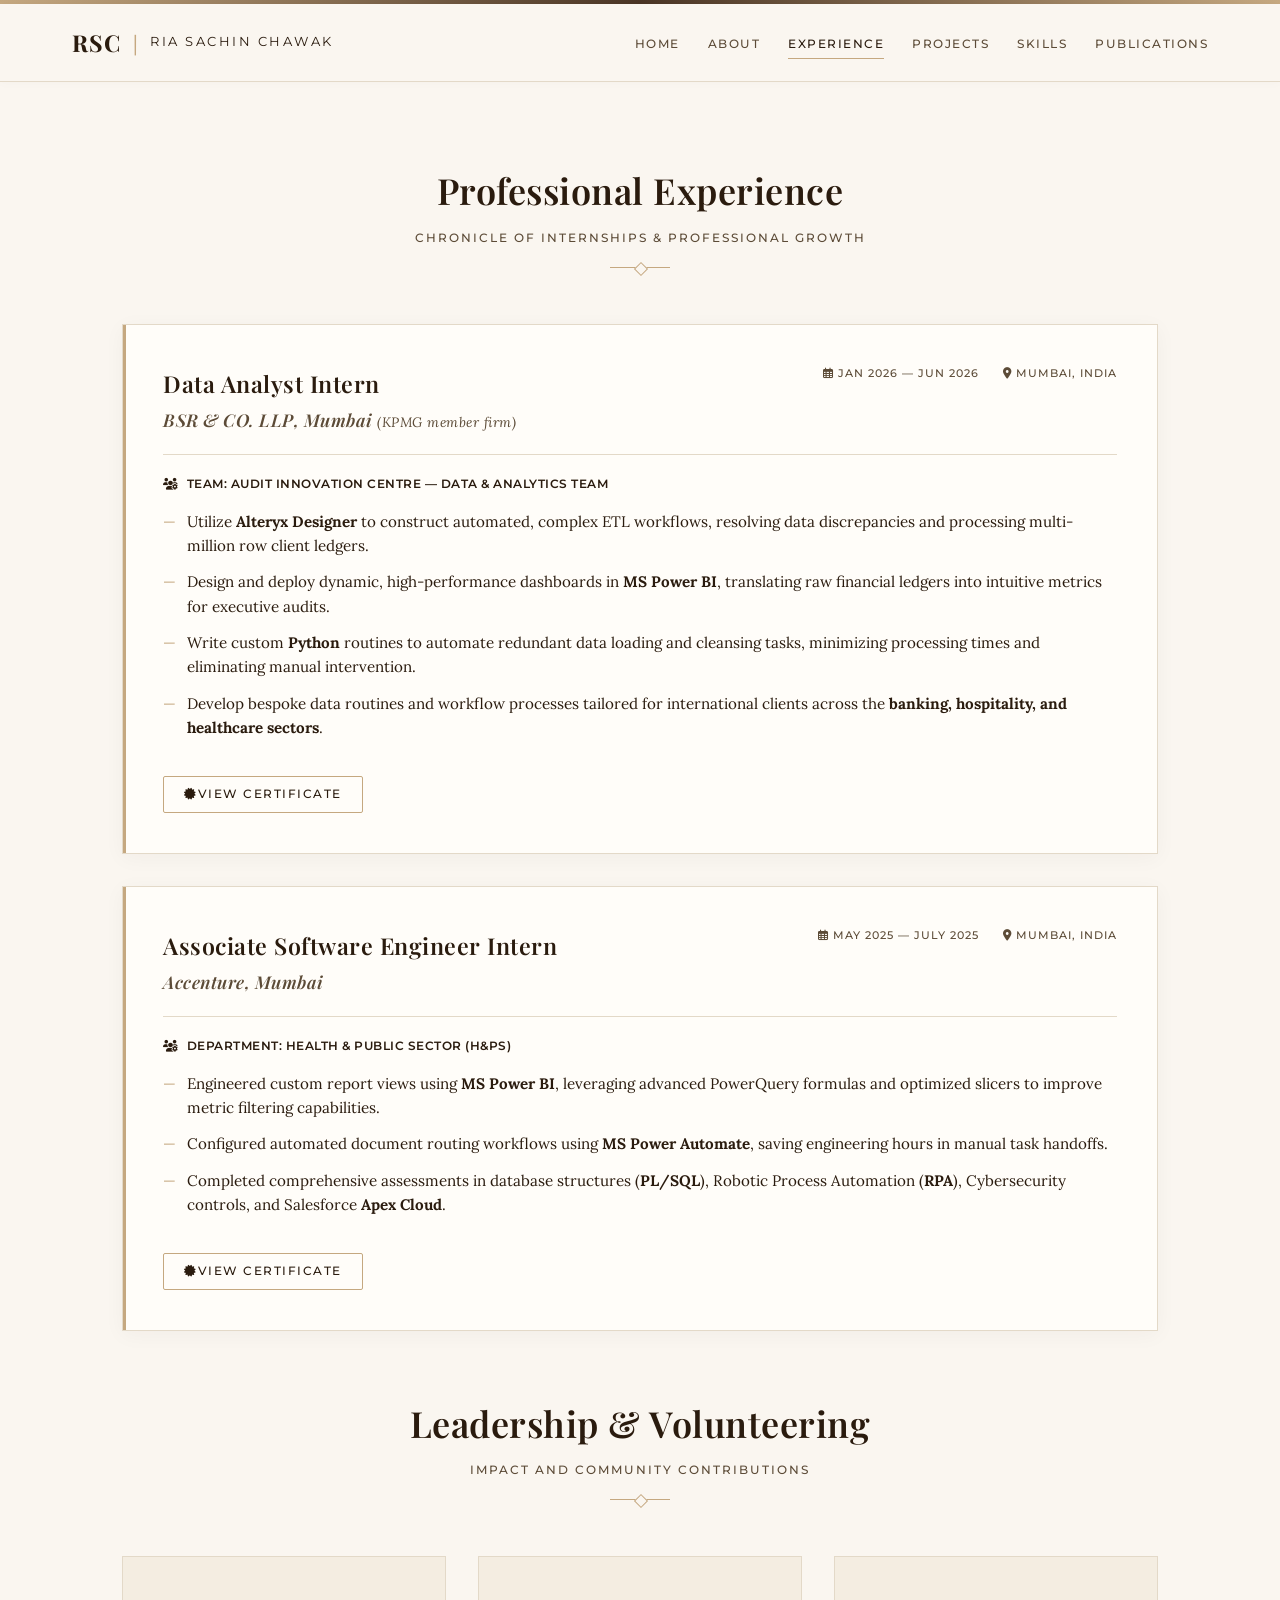
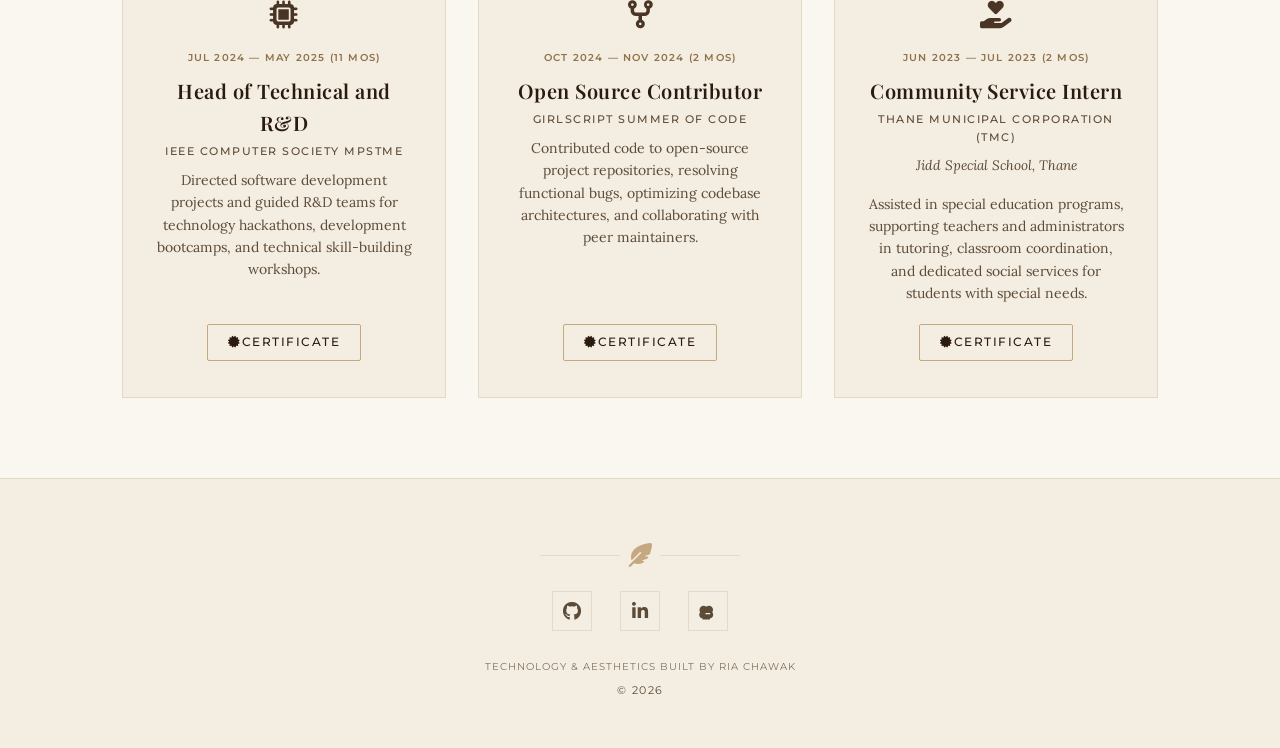
==== experience.html @ e3190f8c "Add files via upload" ====
<!DOCTYPE html>
<html lang="en">
<head>
    <meta charset="UTF-8">
    <meta name="viewport" content="width=device-width, initial-scale=1.0">
    <meta name="description" content="Ria Sachin Chawak's Professional Portfolio. Data Analyst Intern & Final Year Computer Science & Business Systems Student.">
    <meta name="author" content="Ria Sachin Chawak">
    <title>Ria Sachin Chawak | Portfolio</title>
    
    <!-- Google Fonts: Playfair Display (Serif Headings), Lora (Serif Body), Montserrat (Sans-Serif UI) -->
    <link rel="preconnect" href="https://fonts.googleapis.com">
    <link rel="preconnect" href="https://fonts.gstatic.com" crossorigin>
    <link href="https://fonts.googleapis.com/css2?family=Lora:ital,wght@0,400..700;1,400..700&family=Montserrat:wght@300;400;500;600&family=Playfair+Display:ital,wght@0,400..900;1,400..900&display=swap" rel="stylesheet">
    
    <!-- Font Awesome Icons -->
    <link rel="stylesheet" href="https://cdnjs.cloudflare.com/ajax/libs/font-awesome/6.4.0/css/all.min.css">
    
    <!-- Custom CSS -->
    <link rel="stylesheet" href="static/css/style.css">
</head>
<body>
    <!-- Top Decorative Border -->
    <div class="top-decorative-line"></div>

    <!-- Navigation Header -->
    <header class="header">
        <div class="header-container">
            <a href="index.html" class="logo-container">
                <span class="logo-monogram">RSC</span>
                <span class="logo-divider">|</span>
                <span class="logo-title">Ria Sachin Chawak</span>
            </a>
            
            <!-- Mobile Menu Toggle Button -->
            <button class="nav-toggle" aria-label="toggle navigation" id="navToggle">
                <span class="hamburger"></span>
            </button>

            <!-- Navigation Links -->
            <nav class="nav" id="navMenu">
                <ul class="nav-list">
                    <li class="nav-item">
                        <a href="index.html" class="nav-link ">Home</a>
                    </li>
                    <li class="nav-item">
                        <a href="about.html" class="nav-link ">About</a>
                    </li>
                    <li class="nav-item">
                        <a href="experience.html" class="nav-link active">Experience</a>
                    </li>
                    <li class="nav-item">
                        <a href="projects.html" class="nav-link ">Projects</a>
                    </li>
                    <li class="nav-item">
                        <a href="skills.html" class="nav-link ">Skills</a>
                    </li>
                    <li class="nav-item">
                        <a href="publications.html" class="nav-link ">Publications</a>
                    </li>
                </ul>
            </nav>
        </div>
    </header>

    <!-- Main Content Wrapper -->
    <main class="main-content">
        
<section class="experience-page-section">
    <div class="container">
        <!-- Section Header -->
        <div class="section-header">
            <h2 class="section-title">Professional Experience</h2>
            <div class="section-subtitle">Chronicle of Internships &amp; Professional Growth</div>
            <div class="title-underline"></div>
        </div>

        <!-- Professional Work Timeline -->
        <div class="experience-timeline">
            <!-- Experience Item 1: BSR & CO. LLP -->
            <div class="exp-card">
                <div class="exp-header">
                    <div class="exp-header-main">
                        <h3 class="exp-title">Data Analyst Intern</h3>
                        <h4 class="exp-company">BSR &amp; CO. LLP, Mumbai <span class="exp-company-sub">(KPMG member firm)</span></h4>
                    </div>
                    <div class="exp-meta">
                        <span class="exp-date"><i class="fa-regular fa-calendar-days"></i> Jan 2026 — Jun 2026</span>
                        <span class="exp-location"><i class="fa-solid fa-location-dot"></i> Mumbai, India</span>
                    </div>
                </div>
                <div class="exp-body">
                    <div class="exp-team"><i class="fa-solid fa-users-gear"></i> Team: Audit Innovation Centre — Data &amp; Analytics Team</div>
                    <ul class="exp-desc-list">
                        <li>Utilize <strong>Alteryx Designer</strong> to construct automated, complex ETL workflows, resolving data discrepancies and processing multi-million row client ledgers.</li>
                        <li>Design and deploy dynamic, high-performance dashboards in <strong>MS Power BI</strong>, translating raw financial ledgers into intuitive metrics for executive audits.</li>
                        <li>Write custom <strong>Python</strong> routines to automate redundant data loading and cleansing tasks, minimizing processing times and eliminating manual intervention.</li>
                        <li>Develop bespoke data routines and workflow processes tailored for international clients across the <strong>banking, hospitality, and healthcare sectors</strong>.</li>
                    </ul>
                    <div class="exp-footer">
                        <a href="#" class="btn btn-secondary btn-sm" onclick="alert('BSR Certificate link placeholder. You can edit templates/experience.html to add your BSR Drive link later.'); return false;">
                            <i class="fa-solid fa-certificate"></i> View Certificate
                        </a>
                    </div>
                </div>
            </div>

            <!-- Experience Item 2: Accenture -->
            <div class="exp-card">
                <div class="exp-header">
                    <div class="exp-header-main">
                        <h3 class="exp-title">Associate Software Engineer Intern</h3>
                        <h4 class="exp-company">Accenture, Mumbai</h4>
                    </div>
                    <div class="exp-meta">
                        <span class="exp-date"><i class="fa-regular fa-calendar-days"></i> May 2025 — July 2025</span>
                        <span class="exp-location"><i class="fa-solid fa-location-dot"></i> Mumbai, India</span>
                    </div>
                </div>
                <div class="exp-body">
                    <div class="exp-team"><i class="fa-solid fa-users-gear"></i> Department: Health &amp; Public Sector (H&amp;PS)</div>
                    <ul class="exp-desc-list">
                        <li>Engineered custom report views using <strong>MS Power BI</strong>, leveraging advanced PowerQuery formulas and optimized slicers to improve metric filtering capabilities.</li>
                        <li>Configured automated document routing workflows using <strong>MS Power Automate</strong>, saving engineering hours in manual task handoffs.</li>
                        <li>Completed comprehensive assessments in database structures (<strong>PL/SQL</strong>), Robotic Process Automation (<strong>RPA</strong>), Cybersecurity controls, and Salesforce <strong>Apex Cloud</strong>.</li>
                    </ul>
                    <div class="exp-footer">
                        <a href="https://drive.google.com/file/d/1RETYgmW1j_oSlAOU38siKq9fc_KJO-1H/view?usp=drive_link" class="btn btn-secondary btn-sm" target="_blank" rel="noopener noreferrer">
                            <i class="fa-solid fa-certificate"></i> View Certificate
                        </a>
                    </div>
                </div>
            </div>
        </div>

        <!-- Section Header: Leadership & Volunteering -->
        <div class="section-header mt-5">
            <h2 class="section-title">Leadership &amp; Volunteering</h2>
            <div class="section-subtitle">Impact and Community Contributions</div>
            <div class="title-underline"></div>
        </div>

        <div class="leadership-grid">
            <!-- Card 1: IEEE Computer Society (Tech Head) -->
            <div class="leadership-card">
                <div class="lead-crest">
                    <i class="fa-solid fa-microchip"></i>
                </div>
                <div class="lead-date">Jul 2024 — May 2025 (11 mos)</div>
                <h3 class="lead-title">Head of Technical and R&amp;D</h3>
                <h4 class="lead-org">IEEE Computer Society MPSTME</h4>
                <p class="lead-desc">
                    Directed software development projects and guided R&amp;D teams for technology hackathons, development bootcamps, and technical skill-building workshops.
                </p>
                <div class="lead-actions">
                    <a href="https://drive.google.com/file/d/1ws2_T4LShjq73cflkNVURneQFM1wfj4P/view?usp=drive_link" class="btn btn-secondary btn-sm" target="_blank" rel="noopener noreferrer">
                        <i class="fa-solid fa-certificate"></i> Certificate
                    </a>
                </div>
            </div>

            <!-- Card 2: GirlScript Summer of Code (Open Source Contributor) -->
            <div class="leadership-card">
                <div class="lead-crest">
                    <i class="fa-solid fa-code-fork"></i>
                </div>
                <div class="lead-date">Oct 2024 — Nov 2024 (2 mos)</div>
                <h3 class="lead-title">Open Source Contributor</h3>
                <h4 class="lead-org">GirlScript Summer of Code</h4>
                <p class="lead-desc">
                    Contributed code to open-source project repositories, resolving functional bugs, optimizing codebase architectures, and collaborating with peer maintainers.
                </p>
                <div class="lead-actions">
                    <a href="https://drive.google.com/file/d/19RUnPWY3N_1Y7kdX0mbU_Aq4wlG-Gvbn/view?usp=drive_link" class="btn btn-secondary btn-sm" target="_blank" rel="noopener noreferrer">
                        <i class="fa-solid fa-certificate"></i> Certificate
                    </a>
                </div>
            </div>

            <!-- Card 3: Jidd Special School / TMC (Community Service) -->
            <div class="leadership-card">
                <div class="lead-crest">
                    <i class="fa-solid fa-hand-holding-heart"></i>
                </div>
                <div class="lead-date">Jun 2023 — Jul 2023 (2 mos)</div>
                <h3 class="lead-title">Community Service Intern</h3>
                <h4 class="lead-org">Thane Municipal Corporation (TMC)</h4>
                <div class="lead-sub-org">Jidd Special School, Thane</div>
                <p class="lead-desc">
                    Assisted in special education programs, supporting teachers and administrators in tutoring, classroom coordination, and dedicated social services for students with special needs.
                </p>
                <div class="lead-actions">
                    <a href="https://drive.google.com/file/d/1fNTRt9ruQH04kUTEZ331ypxCEcVj7vIi/view?usp=drive_link" class="btn btn-secondary btn-sm" target="_blank" rel="noopener noreferrer">
                        <i class="fa-solid fa-certificate"></i> Certificate
                    </a>
                </div>
            </div>
        </div>
    </div>
</section>

    </main>

    <!-- Footer -->
    <footer class="footer">
        <div class="footer-container">
            <div class="footer-decor-crest">
                <i class="fa-solid fa-feather-pointed"></i>
            </div>
            
            <div class="footer-socials">
                <a href="https://github.com/Ria1424" target="_blank" rel="noopener noreferrer" title="GitHub" class="social-icon-link">
                    <i class="fa-brands fa-github"></i>
                </a>
                <a href="https://www.linkedin.com/in/riachawak/" target="_blank" rel="noopener noreferrer" title="LinkedIn" class="social-icon-link">
                    <i class="fa-brands fa-linkedin-in"></i>
                </a>
                <a href="https://www.codechef.com/users/coderriasc" target="_blank" rel="noopener noreferrer" title="CodeChef" class="social-icon-link" style="display: flex; align-items: center; justify-content: center;">
                    <svg viewBox="0 0 512 512" fill="currentColor" style="width: 1.1rem; height: 1.1rem;">
                        <path d="M410 230c0-66-54-120-120-120-30 0-57 11-78 29-21-18-48-29-78-29-66 0-120 54-120 120 0 24 7 46 19 65-17 19-27 45-27 73 0 54 40 99 93 107v18c0 10 8 18 18 18h186c10 0 18-8 18-18v-18c53-8 93-53 93-107 0-28-10-54-27-73 12-19 19-41 19-65zm-222 90h136v40H188v-40z"/>
                    </svg>
                </a>
            </div>

            <div class="footer-copyright">
                <div class="footer-sub-tagline" style="font-size: 0.65rem; margin-bottom: 0.4rem; opacity: 0.75; font-family: var(--font-ui); text-transform: uppercase; letter-spacing: 1px;">Technology &amp; Aesthetics built by Ria Chawak</div>
                &copy; 2026
            </div>
        </div>
    </footer>

    <!-- Custom JS -->
    <script src="static/js/main.js"></script>
</body>
</html>
---- static/css/style.css ----
/* ==========================================
   OLD MONEY AESTHETIC DESIGN SYSTEM (CSS)
   Portfolio: Ria Sachin Chawak
   ========================================== */

/* Color Tokens & Style Variables */
:root {
    --bg-cream: #FAF6F0;          /* Warm soft cream background */
    --bg-card: #F4EDE1;           /* Beige accent cards */
    --bg-ivory: #FFFDF9;          /* Highlight block ivory */
    --text-dark: #2A1B0E;         /* Dark chocolate brown for body text */
    --text-muted: #5C4B37;        /* Soft tan/brown for secondary text */
    --accent-gold: #C5A880;       /* Antique gold-beige accent */
    --accent-dark-gold: #8E7249;  /* Deep dark gold for borders/hovers */
    --accent-brown: #4A3525;      /* Dark bronze accent */
    --border-color: #E3D9C8;      /* Fine linen border color */
    
    --font-heading: 'Playfair Display', Georgia, serif;
    --font-body: 'Lora', Georgia, serif;
    --font-ui: 'Montserrat', sans-serif;
    
    --transition-speed: 0.3s;
    --border-radius-sm: 2px;      /* Sharp, crisp edges instead of rounded pills */
    --border-radius-md: 4px;
    --box-shadow: 0 4px 20px rgba(42, 27, 14, 0.04);
}

/* Global Reset & Base Styling */
* {
    margin: 0;
    padding: 0;
    box-box: border-box;
    box-sizing: border-box;
}

body {
    background-color: var(--bg-cream);
    color: var(--text-dark);
    font-family: var(--font-body);
    line-height: 1.6;
    font-size: 16px;
    display: flex;
    flex-direction: column;
    min-height: 100vh;
}

/* Scrollbar Style */
::-webkit-scrollbar {
    width: 8px;
}
::-webkit-scrollbar-track {
    background: var(--bg-cream);
}
::-webkit-scrollbar-thumb {
    background: var(--accent-gold);
    border-radius: var(--border-radius-sm);
}
::-webkit-scrollbar-thumb:hover {
    background: var(--accent-dark-gold);
}

/* Top Decorative Header Accent Line */
.top-decorative-line {
    height: 4px;
    background: linear-gradient(90deg, var(--accent-gold), var(--accent-brown), var(--accent-gold));
    width: 100%;
}

/* Typography Helper Classes */
h1, h2, h3, h4, h5, h6 {
    font-family: var(--font-heading);
    font-weight: 600;
    letter-spacing: 0.5px;
}

/* Layout Utilities */
.container {
    max-width: 1100px;
    margin: 0 auto;
    padding: 0 2rem;
    width: 100%;
}

.container-narrow {
    max-width: 750px;
    margin: 0 auto;
    padding: 0 2rem;
    width: 100%;
}

.mt-5 {
    margin-top: 4rem;
}

.hidden {
    display: none !important;
}

/* Dynamic Page Fade-in on load */
main.main-content {
    flex-grow: 1;
    opacity: 0;
    transform: translateY(10px);
    transition: opacity 0.6s ease, transform 0.6s ease;
    padding: 3rem 0;
}

main.main-content.loaded {
    opacity: 1;
    transform: translateY(0);
}

/* Common Section Header Component */
.section-header {
    text-align: center;
    margin-bottom: 3.5rem;
}

.section-title {
    font-size: 2.25rem;
    color: var(--text-dark);
    margin-bottom: 0.5rem;
    position: relative;
    display: inline-block;
}

.section-subtitle {
    font-family: var(--font-ui);
    text-transform: uppercase;
    font-size: 0.75rem;
    letter-spacing: 2px;
    color: var(--text-muted);
    font-weight: 500;
}

.title-underline {
    width: 60px;
    height: 1px;
    background-color: var(--accent-gold);
    margin: 1.25rem auto 0;
    position: relative;
}

.title-underline::after {
    content: '';
    position: absolute;
    top: -3px;
    left: calc(50% - 4px);
    width: 8px;
    height: 8px;
    background-color: var(--bg-cream);
    border: 1px solid var(--accent-gold);
    transform: rotate(45deg);
}

/* Elegant Borders/Accents */
.section-decor-bar {
    max-width: 250px;
    height: 1px;
    background: linear-gradient(90deg, transparent, var(--accent-gold), transparent);
    margin: 2rem auto;
}

/* Primary and Secondary Buttons */
.btn {
    display: inline-flex;
    align-items: center;
    justify-content: center;
    font-family: var(--font-ui);
    font-size: 0.8rem;
    font-weight: 500;
    text-transform: uppercase;
    letter-spacing: 1.5px;
    text-decoration: none;
    padding: 0.85rem 1.75rem;
    border-radius: var(--border-radius-sm);
    cursor: pointer;
    transition: all var(--transition-speed) ease;
}

.btn-primary {
    background-color: var(--text-dark);
    color: var(--bg-cream);
    border: 1px solid var(--text-dark);
}

.btn-primary:hover {
    background-color: var(--bg-cream);
    color: var(--text-dark);
    border-color: var(--accent-gold);
}

.btn-secondary {
    background-color: transparent;
    color: var(--text-dark);
    border: 1px solid var(--accent-gold);
}

.btn-secondary:hover {
    background-color: var(--bg-card);
    color: var(--text-dark);
    border-color: var(--text-dark);
}

.btn-sm {
    padding: 0.5rem 1.25rem;
    font-size: 0.725rem;
}

.btn-block {
    display: flex;
    width: 100%;
}

.btn-icon {
    margin-left: 8px;
    font-size: 0.9em;
    transition: transform var(--transition-speed) ease;
}

.btn:hover .btn-icon {
    transform: translateX(4px);
}

/* ==========================================
   HEADER & NAVIGATION BAR
   ========================================== */
.header {
    background-color: var(--bg-cream);
    border-bottom: 1px solid var(--border-color);
    position: sticky;
    top: 0;
    z-index: 1000;
    box-shadow: 0 2px 10px rgba(0,0,0,0.02);
}

.header-container {
    max-width: 1200px;
    margin: 0 auto;
    padding: 1.25rem 2rem;
    display: flex;
    justify-content: space-between;
    align-items: center;
}

.logo-container {
    display: flex;
    align-items: center;
    text-decoration: none;
    color: var(--text-dark);
    transition: opacity var(--transition-speed);
}

.logo-container:hover {
    opacity: 0.85;
}

.logo-monogram {
    font-family: var(--font-heading);
    font-weight: 700;
    font-size: 1.45rem;
    letter-spacing: 1px;
}

.logo-divider {
    color: var(--accent-gold);
    margin: 0 0.75rem;
    font-size: 1.25rem;
    font-weight: 300;
}

.logo-title {
    font-family: var(--font-ui);
    font-weight: 400;
    font-size: 0.8rem;
    text-transform: uppercase;
    letter-spacing: 2.5px;
}

/* Navigation Links */
.nav-list {
    display: flex;
    list-style: none;
    gap: 1.75rem;
}

.nav-link {
    color: var(--text-muted);
    font-family: var(--font-ui);
    text-transform: uppercase;
    font-size: 0.75rem;
    font-weight: 500;
    letter-spacing: 1.5px;
    text-decoration: none;
    padding: 0.5rem 0;
    position: relative;
    transition: color var(--transition-speed);
}

.nav-link:hover {
    color: var(--text-dark);
}

.nav-link::after {
    content: '';
    position: absolute;
    bottom: 0;
    left: 0;
    width: 0;
    height: 1px;
    background-color: var(--accent-gold);
    transition: width var(--transition-speed) ease;
}

.nav-link:hover::after,
.nav-link.active::after {
    width: 100%;
}

.nav-link.active {
    color: var(--text-dark);
}

/* Mobile Menu Burger Toggle */
.nav-toggle {
    display: none;
    background: transparent;
    border: none;
    cursor: pointer;
    padding: 0.5rem;
    z-index: 1100;
}

.hamburger {
    display: block;
    position: relative;
    width: 20px;
    height: 2px;
    background: var(--text-dark);
    transition: background var(--transition-speed) ease;
}

.hamburger::before,
.hamburger::after {
    content: '';
    position: absolute;
    width: 20px;
    height: 2px;
    background: var(--text-dark);
    transition: transform var(--transition-speed) ease, top var(--transition-speed) ease;
}

.hamburger::before {
    top: -6px;
}

.hamburger::after {
    top: 6px;
}

/* Mobile Menu Active Hamburger State */
.nav-toggle.active .hamburger {
    background: transparent;
}
.nav-toggle.active .hamburger::before {
    transform: rotate(45deg);
    top: 0;
}
.nav-toggle.active .hamburger::after {
    transform: rotate(-45deg);
    top: 0;
}

/* ==========================================
   1. HOME PAGE STYLING
   ========================================== */
.hero-section {
    padding: 3.5rem 0;
}

.hero-container {
    max-width: 1100px;
    margin: 0 auto;
    padding: 0 2rem;
    display: grid;
    grid-template-columns: 1.25fr 0.75fr;
    gap: 4rem;
    align-items: center;
}

.hero-content {
    display: flex;
    flex-direction: column;
}

.hero-pretitle {
    font-family: var(--font-ui);
    text-transform: uppercase;
    font-size: 0.8rem;
    letter-spacing: 3px;
    color: var(--text-muted);
    margin-bottom: 0.75rem;
}

.hero-title {
    font-size: 3.5rem;
    line-height: 1.1;
    color: var(--text-dark);
    margin-bottom: 1rem;
}

.hero-designation {
    font-size: 1.15rem;
    font-family: var(--font-ui);
    color: var(--text-muted);
    font-weight: 300;
    letter-spacing: 0.5px;
    margin-bottom: 1.5rem;
    border-left: 2px solid var(--accent-gold);
    padding-left: 1rem;
}

.hero-divider-group {
    display: flex;
    align-items: center;
    gap: 1.25rem;
    margin-bottom: 1.75rem;
}

.hero-divider-group .line {
    height: 1px;
    background-color: var(--border-color);
    flex-grow: 1;
}

.hero-divider-group .crest-icon {
    color: var(--accent-gold);
    font-size: 0.95rem;
}

.hero-brief {
    font-size: 1.1rem;
    color: var(--text-dark);
    margin-bottom: 2.5rem;
}

.hero-actions {
    display: flex;
    gap: 1.25rem;
}

/* Aesthetic Framed Monogram Widget */
.hero-aesthetic-frame {
    display: flex;
    justify-content: center;
    align-items: center;
}

.frame-outer {
    border: 1px solid var(--accent-gold);
    padding: 1rem;
    background-color: var(--bg-ivory);
    box-shadow: var(--box-shadow);
}

.frame-inner {
    border: 4px double var(--accent-gold);
    padding: 3.5rem 2.5rem;
    display: flex;
    flex-direction: column;
    align-items: center;
    justify-content: center;
    background-color: var(--bg-cream);
    text-align: center;
}

.frame-inner-img {
    border: 4px double var(--accent-gold);
    padding: 0.5rem;
    background-color: var(--bg-cream);
    display: flex;
    justify-content: center;
    align-items: center;
}

.hero-profile-image {
    max-width: 100%;
    width: 280px;
    height: 330px;
    object-fit: cover;
    display: block;
    border: 1px solid var(--border-color);
}

.hero-profile-container {
    border: 1px solid var(--accent-brown);
    padding: 0;
    background-color: transparent;
    display: inline-flex;
    justify-content: center;
    align-items: center;
    box-shadow: var(--box-shadow);
    align-self: center;
    justify-self: center;
}

.hero-profile-image-simple {
    max-width: 100%;
    width: 280px;
    height: 330px;
    object-fit: cover;
    display: block;
}



.frame-monogram {
    font-family: var(--font-heading);
    font-size: 3.25rem;
    color: var(--text-dark);
    font-weight: 700;
    letter-spacing: 3px;
    border-bottom: 1px solid var(--border-color);
    padding-bottom: 0.5rem;
    margin-bottom: 0.75rem;
}

.frame-motto {
    font-family: var(--font-heading);
    font-style: italic;
    font-size: 0.85rem;
    color: var(--text-muted);
    letter-spacing: 0.5px;
    margin-bottom: 0.5rem;
}

.frame-year {
    font-family: var(--font-ui);
    font-size: 0.625rem;
    letter-spacing: 2px;
    color: var(--accent-gold);
}

/* Focus Section Grid */
.focus-section {
    padding: 4rem 0;
}

.focus-grid {
    max-width: 1100px;
    margin: 0 auto;
    padding: 0 2rem;
    display: grid;
    grid-template-columns: repeat(auto-fit, minmax(300px, 1fr));
    gap: 2rem;
}

.focus-card {
    background-color: var(--bg-card);
    border: 1px solid var(--border-color);
    padding: 2.5rem 2rem;
    text-align: center;
    transition: transform var(--transition-speed) ease, border-color var(--transition-speed) ease;
}

.focus-card:hover {
    transform: translateY(-5px);
    border-color: var(--accent-gold);
}

.focus-icon {
    font-size: 1.75rem;
    color: var(--accent-brown);
    margin-bottom: 1.25rem;
}

.focus-card h3 {
    font-size: 1.35rem;
    margin-bottom: 0.75rem;
    color: var(--text-dark);
}

.focus-card p {
    font-size: 0.9rem;
    color: var(--text-muted);
}

/* ==========================================
   2. ABOUT ME & EDUCATION PAGE
   ========================================== */
.about-page-section {
    padding: 2rem 0;
}

.about-grid {
    display: grid;
    grid-template-columns: 1fr 1fr;
    gap: 4.5rem;
    align-items: start;
}

.about-greeting {
    font-size: 1.85rem;
    color: var(--text-dark);
    margin-bottom: 0.5rem;
}

.about-tagline {
    font-size: 1.05rem;
    color: var(--text-muted);
    font-style: italic;
    font-weight: 400;
    margin-bottom: 1.5rem;
}

.about-paragraph-divider {
    width: 40px;
    height: 1px;
    background-color: var(--accent-gold);
    margin-bottom: 1.75rem;
}

.about-main-text {
    font-size: 0.975rem;
    color: var(--text-dark);
    margin-bottom: 1.5rem;
    text-align: justify;
}

/* Classic Drop Cap Styling */
.drop-cap::first-letter {
    font-family: var(--font-heading);
    font-size: 3.5rem;
    float: left;
    margin-top: 5px;
    margin-right: 10px;
    line-height: 0.85;
    color: var(--accent-brown);
    font-weight: 700;
}

.about-sign-off {
    margin-top: 2.5rem;
}

.sign-off-title {
    font-size: 0.95rem;
    color: var(--text-muted);
}

.signature-text {
    font-family: var(--font-heading);
    font-style: italic;
    font-size: 1.85rem;
    color: var(--text-dark);
    margin-top: 0.25rem;
}

/* Education Container & Timelines */
.education-container {
    background-color: var(--bg-card);
    border: 1px solid var(--border-color);
    padding: 3rem 2.5rem;
    position: relative;
}

.education-container::after {
    content: '';
    position: absolute;
    top: 15px;
    left: 15px;
    right: 15px;
    bottom: 15px;
    border: 1px solid rgba(197, 168, 128, 0.25);
    pointer-events: none;
}

.timeline-title-header {
    font-size: 1.45rem;
    margin-bottom: 2rem;
    border-bottom: 1px solid var(--border-color);
    padding-bottom: 0.75rem;
    display: flex;
    align-items: center;
    gap: 0.75rem;
}

.timeline {
    position: relative;
    padding-left: 1.75rem;
    border-left: 1px solid var(--accent-gold);
}

.timeline-item {
    position: relative;
    margin-bottom: 2.25rem;
}

.timeline-item:last-child {
    margin-bottom: 0;
}

.timeline-dot {
    position: absolute;
    left: calc(-1.75rem - 4.5px);
    top: 5px;
    width: 8px;
    height: 8px;
    border-radius: 50%;
    background-color: var(--text-dark);
    border: 1px solid var(--accent-gold);
}

.timeline-date {
    font-family: var(--font-ui);
    font-size: 0.7rem;
    letter-spacing: 1.5px;
    color: var(--text-muted);
    font-weight: 600;
    text-transform: uppercase;
    margin-bottom: 0.35rem;
}

.education-degree {
    font-size: 1.15rem;
    margin-bottom: 0.25rem;
}

.education-institution {
    font-family: var(--font-ui);
    font-size: 0.75rem;
    text-transform: uppercase;
    letter-spacing: 0.5px;
    color: var(--text-muted);
    font-weight: 500;
    margin-bottom: 0.5rem;
}

.education-grade-badge {
    display: inline-block;
    background-color: var(--bg-cream);
    border: 1px solid var(--accent-gold);
    color: var(--text-dark);
    font-family: var(--font-ui);
    font-size: 0.65rem;
    font-weight: 500;
    padding: 0.25rem 0.65rem;
    margin-bottom: 0.75rem;
    letter-spacing: 0.5px;
}

.education-desc {
    font-size: 0.85rem;
    color: var(--text-muted);
}

/* ==========================================
   3. EXPERIENCE PAGE STYLING
   ========================================== */
.experience-page-section {
    padding: 2rem 0;
}

.experience-timeline {
    display: flex;
    flex-direction: column;
    gap: 2rem;
}

.exp-card {
    background-color: var(--bg-ivory);
    border: 1px solid var(--border-color);
    padding: 2.5rem;
    position: relative;
    box-shadow: var(--box-shadow);
}

.exp-card::before {
    content: '';
    position: absolute;
    left: 0;
    top: 0;
    bottom: 0;
    width: 3px;
    background-color: var(--accent-gold);
}

.exp-header {
    display: flex;
    justify-content: space-between;
    align-items: flex-start;
    border-bottom: 1px solid var(--border-color);
    padding-bottom: 1.25rem;
    margin-bottom: 1.25rem;
    flex-wrap: wrap;
    gap: 1rem;
}

.exp-title {
    font-size: 1.45rem;
    color: var(--text-dark);
    margin-bottom: 0.25rem;
}

.exp-company {
    font-family: var(--font-heading);
    font-style: italic;
    font-size: 1.1rem;
    color: var(--text-muted);
}

.exp-company-sub {
    font-family: var(--font-body);
    font-size: 0.85rem;
    color: var(--text-muted);
    font-weight: 400;
}

.exp-meta {
    display: flex;
    gap: 1.5rem;
    font-family: var(--font-ui);
    font-size: 0.7rem;
    text-transform: uppercase;
    letter-spacing: 1px;
    color: var(--text-muted);
    font-weight: 500;
}

.exp-body {
    display: flex;
    flex-direction: column;
}

.exp-team {
    font-family: var(--font-ui);
    font-size: 0.725rem;
    text-transform: uppercase;
    font-weight: 600;
    color: var(--text-dark);
    margin-bottom: 1rem;
    letter-spacing: 0.5px;
    display: flex;
    align-items: center;
    gap: 0.5rem;
}

.exp-desc-list {
    list-style: none;
    padding-left: 0;
}

.exp-desc-list li {
    position: relative;
    padding-left: 1.5rem;
    margin-bottom: 0.75rem;
    font-size: 0.95rem;
}

.exp-desc-list li::before {
    content: '—';
    position: absolute;
    left: 0;
    color: var(--accent-gold);
}

.exp-footer {
    margin-top: 1.5rem;
}

/* Leadership Grid */
.leadership-grid {
    display: grid;
    grid-template-columns: repeat(auto-fit, minmax(290px, 1fr));
    gap: 2rem;
}

.leadership-card {
    background-color: var(--bg-card);
    border: 1px solid var(--border-color);
    padding: 2.25rem 2rem;
    position: relative;
    text-align: center;
    display: flex;
    flex-direction: column;
    justify-content: space-between;
}

.lead-crest {
    font-size: 1.75rem;
    color: var(--accent-brown);
    margin-bottom: 0.75rem;
}

.lead-date {
    font-family: var(--font-ui);
    font-size: 0.65rem;
    color: var(--accent-dark-gold);
    letter-spacing: 1.2px;
    text-transform: uppercase;
    margin-bottom: 0.5rem;
    font-weight: 600;
}

.lead-title {
    font-size: 1.25rem;
    margin-bottom: 0.25rem;
}

.lead-org {
    font-family: var(--font-ui);
    font-size: 0.7rem;
    text-transform: uppercase;
    letter-spacing: 1.5px;
    color: var(--text-muted);
    font-weight: 500;
    margin-bottom: 0.5rem;
}

.lead-sub-org {
    font-family: var(--font-body);
    font-style: italic;
    font-size: 0.85rem;
    color: var(--text-muted);
    margin-bottom: 1rem;
}

.lead-desc {
    font-size: 0.875rem;
    color: var(--text-muted);
    margin-bottom: auto;
}

.lead-badge {
    display: inline-block;
    border: 1px solid var(--border-color);
    padding: 0.25rem 0.65rem;
    font-size: 0.65rem;
    font-family: var(--font-ui);
    text-transform: uppercase;
    letter-spacing: 0.5px;
    color: var(--text-muted);
    background-color: var(--bg-cream);
    margin-top: 1.25rem;
    align-self: center;
}

.lead-actions,
.lead-actions-double {
    margin-top: 1.25rem;
    display: flex;
    justify-content: center;
    gap: 0.5rem;
    flex-wrap: wrap;
}


/* ==========================================
   4. PROJECTS PAGE STYLING
   ========================================== */
.projects-page-section {
    padding: 2rem 0;
}

.projects-grid {
    display: grid;
    grid-template-columns: 1fr 1fr;
    gap: 2.5rem;
}

.project-card {
    background-color: var(--bg-ivory);
    border: 1px solid var(--border-color);
    padding: 2.5rem;
    display: flex;
    flex-direction: column;
    justify-content: space-between;
    position: relative;
    box-shadow: var(--box-shadow);
}

.project-card::before {
    content: '';
    position: absolute;
    left: 12px;
    right: 12px;
    top: 12px;
    bottom: 12px;
    border: 1px solid rgba(197, 168, 128, 0.15);
    pointer-events: none;
}

.project-card-header {
    border-bottom: 1px solid var(--border-color);
    padding-bottom: 1rem;
    margin-bottom: 1.25rem;
}

.project-date-badge {
    font-family: var(--font-ui);
    font-size: 0.65rem;
    text-transform: uppercase;
    letter-spacing: 1.5px;
    color: var(--accent-dark-gold);
    font-weight: 600;
    margin-bottom: 0.5rem;
}

.project-title {
    font-size: 1.45rem;
    color: var(--text-dark);
}

.project-card-body {
    flex-grow: 1;
}

.project-description {
    font-size: 0.925rem;
    color: var(--text-dark);
    margin-bottom: 1.5rem;
    text-align: justify;
}

.project-tech-section {
    margin-bottom: 1.5rem;
}

.tech-label {
    font-family: var(--font-ui);
    font-size: 0.65rem;
    text-transform: uppercase;
    letter-spacing: 1px;
    color: var(--text-muted);
    font-weight: 600;
    display: block;
    margin-bottom: 0.5rem;
}

.tech-tags {
    display: flex;
    flex-wrap: wrap;
    gap: 0.5rem;
}

.tech-tag {
    background-color: var(--bg-card);
    border: 1px solid var(--border-color);
    color: var(--text-muted);
    font-family: var(--font-ui);
    font-size: 0.65rem;
    font-weight: 500;
    padding: 0.25rem 0.65rem;
    letter-spacing: 0.5px;
}

.project-card-footer {
    margin-top: 1.5rem;
    z-index: 2;
}

.block-btn {
    width: 100%;
}

/* ==========================================
   5. SKILLS & ACHIEVEMENTS PAGE STYLING
   ========================================== */
.skills-page-section {
    padding: 2rem 0;
}

.skills-grid {
    display: grid;
    grid-template-columns: 1fr 1fr 1fr;
    gap: 2.25rem;
}

.skills-category-card {
    background-color: var(--bg-ivory);
    border: 1px solid var(--border-color);
    padding: 2.25rem 2rem;
    box-shadow: var(--box-shadow);
}

.category-header {
    display: flex;
    align-items: center;
    gap: 0.75rem;
    font-size: 1.2rem;
    color: var(--text-dark);
}

.category-header i {
    color: var(--accent-brown);
}

.category-divider {
    height: 1px;
    background-color: var(--accent-gold);
    margin: 1.25rem 0;
}

/* Skills lists styles */
.skills-list {
    list-style: none;
    padding: 0;
}

.skills-list li {
    font-size: 0.9rem;
    padding: 0.35rem 0;
    border-bottom: 1px dashed var(--border-color);
    color: var(--text-dark);
}

.skills-list li:last-child {
    border-bottom: none;
}

/* Programming languages bar styles */
.programming-languages-list {
    display: flex;
    flex-direction: column;
    gap: 1.15rem;
}

.lang-item {
    display: flex;
    flex-direction: column;
}

.lang-name {
    font-family: var(--font-ui);
    font-size: 0.7rem;
    text-transform: uppercase;
    letter-spacing: 1px;
    color: var(--text-dark);
    font-weight: 500;
    margin-bottom: 0.35rem;
}

.lang-bar-container {
    height: 3px;
    background-color: var(--bg-card);
    width: 100%;
}

.lang-bar {
    height: 100%;
    background-color: var(--accent-brown);
}

/* Frameworks and Tools badges grid */
.tools-grid {
    display: flex;
    flex-wrap: wrap;
    gap: 0.5rem;
}

.tool-badge {
    background-color: var(--bg-card);
    border: 1px solid var(--border-color);
    color: var(--text-dark);
    font-family: var(--font-ui);
    font-size: 0.7rem;
    font-weight: 500;
    padding: 0.35rem 0.75rem;
    letter-spacing: 0.5px;
}

.subcat-title {
    font-family: var(--font-ui);
    font-size: 0.65rem;
    text-transform: uppercase;
    letter-spacing: 1px;
    color: var(--text-muted);
    margin-bottom: 0.5rem;
    border-bottom: 1px dashed var(--border-color);
    padding-bottom: 0.25rem;
    font-weight: 600;
}

.ledger-sub-text {
    font-family: var(--font-body);
    font-size: 0.8rem;
    color: var(--text-muted);
    font-weight: normal;
    margin-top: 0.15rem;
}

.stars-gold {
    color: var(--accent-dark-gold);
}


/* Achievements Ledger Table */
.achievements-ledger {
    background-color: var(--bg-ivory);
    border: 1px solid var(--border-color);
    box-shadow: var(--box-shadow);
    display: flex;
    flex-direction: column;
}

.ledger-header {
    background-color: var(--bg-card);
    border-bottom: 1px solid var(--accent-gold);
    display: flex;
    font-family: var(--font-ui);
    font-size: 0.65rem;
    text-transform: uppercase;
    letter-spacing: 1.5px;
    font-weight: 600;
    color: var(--text-muted);
    padding: 1rem 1.5rem;
}

.ledger-row {
    display: flex;
    align-items: center;
    border-bottom: 1px solid var(--border-color);
    padding: 1.25rem 1.5rem;
    font-size: 0.9rem;
    transition: background-color var(--transition-speed);
}

.ledger-row:hover {
    background-color: var(--bg-cream);
}

.ledger-row:last-child {
    border-bottom: none;
}

/* Columns widths */
.ledger-title-col {
    flex: 1.5;
}

.ledger-org-col {
    flex: 1.25;
    color: var(--text-muted);
}

.ledger-link-col {
    flex: 0.75;
    text-align: right;
}

.font-serif-bold {
    font-family: var(--font-heading);
    font-weight: 600;
    font-size: 1.05rem;
    color: var(--text-dark);
}

.ledger-meta-info {
    font-family: var(--font-ui);
    font-size: 0.65rem;
    text-transform: uppercase;
    background-color: var(--bg-cream);
    padding: 0.15rem 0.4rem;
    border: 1px solid var(--border-color);
    margin-left: 4px;
}

.ledger-link {
    font-family: var(--font-ui);
    font-size: 0.65rem;
    text-transform: uppercase;
    letter-spacing: 1px;
    color: var(--accent-dark-gold);
    text-decoration: none;
    font-weight: 600;
}

.ledger-link:hover {
    color: var(--text-dark);
}

.ledger-status-tag {
    background-color: var(--bg-card);
    border: 1px solid var(--accent-gold);
    color: var(--accent-dark-gold);
    font-family: var(--font-ui);
    font-size: 0.6rem;
    text-transform: uppercase;
    font-weight: 600;
    padding: 0.25rem 0.5rem;
    letter-spacing: 1px;
}

/* ==========================================
   6. PUBLICATIONS PAGE STYLING
   ========================================== */
.publications-page-section {
    padding: 2rem 0;
}

.publications-list {
    display: flex;
    flex-direction: column;
    gap: 2.5rem;
}

.pub-card {
    background-color: var(--bg-ivory);
    border: 1px solid var(--border-color);
    box-shadow: var(--box-shadow);
    padding: 3rem;
    display: grid;
    grid-template-columns: 60px 1fr;
    gap: 1.5rem;
    position: relative;
}

.pub-decor-crest {
    font-size: 2.25rem;
    color: var(--accent-gold);
    border-right: 1px solid var(--border-color);
    display: flex;
    justify-content: center;
    align-items: flex-start;
    padding-top: 0.25rem;
}

.pub-header {
    display: flex;
    align-items: center;
    gap: 1.25rem;
    margin-bottom: 0.75rem;
    flex-wrap: wrap;
}

.pub-status-badge {
    background-color: var(--bg-card);
    border: 1px solid var(--accent-gold);
    color: var(--accent-dark-gold);
    font-family: var(--font-ui);
    font-size: 0.6rem;
    font-weight: 600;
    text-transform: uppercase;
    letter-spacing: 1px;
    padding: 0.25rem 0.65rem;
}

.pub-conference {
    font-family: var(--font-ui);
    font-size: 0.7rem;
    text-transform: uppercase;
    letter-spacing: 1px;
    color: var(--text-muted);
    font-weight: 500;
    display: flex;
    align-items: center;
    gap: 0.35rem;
}

.pub-title {
    font-size: 1.65rem;
    color: var(--text-dark);
    line-height: 1.25;
    margin-bottom: 0.5rem;
}

.pub-authors {
    font-family: var(--font-ui);
    font-size: 0.75rem;
    letter-spacing: 0.5px;
    color: var(--text-muted);
    margin-bottom: 1.25rem;
}

.pub-description {
    font-size: 0.95rem;
    color: var(--text-dark);
    margin-bottom: 1.5rem;
    text-align: justify;
}

.pub-tags {
    display: flex;
    flex-wrap: wrap;
    gap: 0.5rem;
    margin-bottom: 1.75rem;
}

.pub-tag {
    font-family: var(--font-ui);
    font-size: 0.625rem;
    background-color: var(--bg-cream);
    border: 1px solid var(--border-color);
    color: var(--text-muted);
    padding: 0.2rem 0.5rem;
    letter-spacing: 0.5px;
}

/* ==========================================
   RESUME & PRINT LAYOUTS
   ========================================== */
.resume-page-section {
    padding: 1.5rem 0;
}

.resume-controls {
    background-color: var(--bg-card);
    border: 1px solid var(--border-color);
    padding: 1.5rem;
    margin-bottom: 2rem;
    display: flex;
    align-items: center;
    gap: 1.5rem;
    box-shadow: var(--box-shadow);
}

.resume-instructions {
    font-size: 0.8rem;
    color: var(--text-muted);
}

/* High Fidelity Resume layout simulating textured paper */
.resume-sheet {
    background-color: #FFFFFF;
    color: #1A1A1A;
    border: 1px solid var(--border-color);
    padding: 4rem 3.5rem;
    box-shadow: 0 10px 30px rgba(0,0,0,0.03);
    font-family: 'Lora', Georgia, serif;
    font-size: 14px;
    line-height: 1.5;
    max-width: 850px;
    margin: 0 auto;
}

.resume-sheet-header {
    text-align: center;
    margin-bottom: 1.5rem;
}

.resume-name {
    font-size: 2.25rem;
    color: #111;
    margin-bottom: 0.25rem;
    font-weight: 700;
}

.resume-sub {
    font-family: var(--font-ui);
    text-transform: uppercase;
    font-size: 0.75rem;
    letter-spacing: 2px;
    color: #555;
    font-weight: 500;
    margin-bottom: 0.75rem;
}

.resume-contact-info {
    display: flex;
    justify-content: center;
    gap: 1rem;
    font-size: 0.75rem;
    color: #666;
    flex-wrap: wrap;
}

.resume-contact-info a {
    color: #666;
    text-decoration: none;
}

.resume-contact-info a:hover {
    text-decoration: underline;
}

.resume-divider {
    height: 1px;
    background-color: #DCD2C4;
    margin: 1.5rem 0;
}

.resume-section {
    margin-bottom: 2rem;
}

.resume-section-title {
    font-family: var(--font-ui);
    text-transform: uppercase;
    font-size: 0.8rem;
    letter-spacing: 1.5px;
    color: #4A3525;
    border-bottom: 1px solid #EAE0D5;
    padding-bottom: 0.35rem;
    margin-bottom: 1rem;
    font-weight: 600;
}

.resume-section-content {
    font-size: 0.9rem;
    text-align: justify;
}

.resume-item {
    margin-bottom: 1.25rem;
}

.resume-item:last-child {
    margin-bottom: 0;
}

.resume-item-header {
    display: flex;
    justify-content: space-between;
    font-weight: bold;
    color: #111;
    font-size: 0.95rem;
}

.resume-item-title {
    font-family: var(--font-heading);
    font-size: 1.05rem;
}

.resume-item-date {
    font-family: var(--font-ui);
    font-size: 0.7rem;
    letter-spacing: 0.5px;
    color: #555;
}

.resume-item-sub {
    display: flex;
    justify-content: space-between;
    font-size: 0.8rem;
    color: #555;
    margin-bottom: 0.5rem;
    font-style: italic;
}

.resume-bullets {
    padding-left: 1.15rem;
}

.resume-bullets li {
    font-size: 0.85rem;
    margin-bottom: 0.3rem;
    color: #222;
}

.resume-bullets-text {
    font-size: 0.85rem;
    color: #222;
}

.resume-grade {
    display: inline-block;
    font-family: var(--font-ui);
    font-size: 0.65rem;
    background-color: #F8F5F0;
    border: 1px solid #E4DFD5;
    padding: 0.15rem 0.5rem;
    font-weight: 500;
    color: #444;
}

.resume-skills-block {
    font-size: 0.85rem;
}

.resume-skills-block p {
    margin-bottom: 0.5rem;
}

/* ==========================================
   CONTACT FORM & CONTACT SECTION
   ========================================== */
.contact-section {
    background-color: var(--bg-card);
    padding: 5rem 0;
    margin-top: 4rem;
    border-top: 1px solid var(--border-color);
}

.contact-card {
    background-color: var(--bg-ivory);
    border: 1px solid var(--border-color);
    padding: 3rem;
    box-shadow: var(--box-shadow);
}

.contact-invitation {
    font-size: 0.95rem;
    color: var(--text-muted);
    text-align: center;
    margin-bottom: 2rem;
}

.contact-form {
    display: flex;
    flex-direction: column;
    gap: 1.25rem;
}

.form-row {
    display: grid;
    grid-template-columns: 1fr 1fr;
    gap: 1.25rem;
}

.form-group {
    display: flex;
    flex-direction: column;
}

.form-label {
    font-family: var(--font-ui);
    font-size: 0.65rem;
    text-transform: uppercase;
    letter-spacing: 1px;
    font-weight: 600;
    color: var(--text-muted);
    margin-bottom: 0.5rem;
}

.form-input,
.form-textarea {
    background-color: var(--bg-cream);
    border: 1px solid var(--border-color);
    color: var(--text-dark);
    font-family: var(--font-body);
    font-size: 0.9rem;
    padding: 0.85rem 1rem;
    border-radius: var(--border-radius-sm);
    transition: border-color var(--transition-speed) ease, outline var(--transition-speed) ease;
}

.form-input:focus,
.form-textarea:focus {
    border-color: var(--accent-gold);
    outline: none;
}

.form-success-msg {
    margin-top: 1.5rem;
    padding: 1rem;
    background-color: #E6F3E6;
    border: 1px solid #C2E2C2;
    color: #2E6B2E;
    text-align: center;
    font-family: var(--font-ui);
    font-size: 0.8rem;
    font-weight: 500;
    letter-spacing: 0.5px;
}

/* ==========================================
   FOOTER STYLING
   ========================================== */
.footer {
    background-color: var(--bg-card);
    border-top: 1px solid var(--border-color);
    padding: 4rem 0 3rem;
    margin-top: auto;
}

.footer-container {
    max-width: 450px;
    margin: 0 auto;
    text-align: center;
    display: flex;
    flex-direction: column;
    align-items: center;
}

.footer-decor-crest {
    color: var(--accent-gold);
    font-size: 1.5rem;
    margin-bottom: 1.5rem;
    position: relative;
    width: 100%;
    display: flex;
    justify-content: center;
}

.footer-decor-crest::before,
.footer-decor-crest::after {
    content: '';
    position: absolute;
    top: 50%;
    width: 80px;
    height: 1px;
    background-color: var(--border-color);
}

.footer-decor-crest::before {
    left: calc(50% - 100px);
}

.footer-decor-crest::after {
    right: calc(50% - 100px);
}

.footer-socials {
    display: flex;
    justify-content: center;
    gap: 1.75rem;
    margin-bottom: 1.75rem;
}

.social-icon-link {
    color: var(--text-muted);
    font-size: 1.15rem;
    text-decoration: none;
    transition: color var(--transition-speed) ease, transform var(--transition-speed) ease;
    width: 40px;
    height: 40px;
    border: 1px solid var(--border-color);
    display: flex;
    align-items: center;
    justify-content: center;
}

.social-icon-link:hover {
    color: var(--text-dark);
    border-color: var(--accent-gold);
    transform: translateY(-3px);
}

.footer-copyright {
    font-family: var(--font-ui);
    font-size: 0.7rem;
    letter-spacing: 1.5px;
    text-transform: uppercase;
    color: var(--text-muted);
}

/* ==========================================
   RESPONSIVE DESIGN BREAKPOINTS
   ========================================== */

/* Tablet (Portrait) */
@media (max-width: 992px) {
    .hero-container {
        grid-template-columns: 1fr;
        gap: 3rem;
        text-align: center;
    }
    
    .hero-designation {
        border-left: none;
        padding-left: 0;
    }
    
    .hero-actions {
        justify-content: center;
    }
    
    .hero-divider-group {
        max-width: 500px;
        margin: 0 auto 1.75rem;
    }

    .about-grid {
        grid-template-columns: 1fr;
        gap: 3rem;
    }

    .projects-grid {
        grid-template-columns: 1fr;
        gap: 2rem;
    }

    .skills-grid {
        grid-template-columns: 1fr 1fr;
        gap: 1.5rem;
    }

    .leadership-grid {
        grid-template-columns: 1fr;
    }
}

/* Mobile Devices */
@media (max-width: 768px) {
    /* Responsive Navigation Menu */
    .nav-toggle {
        display: block;
    }

    .nav {
        position: absolute;
        top: 100%;
        left: 0;
        right: 0;
        background-color: var(--bg-cream);
        border-bottom: 1px solid var(--border-color);
        padding: 1.5rem 2rem;
        display: none;
        box-shadow: 0 10px 15px rgba(0,0,0,0.05);
    }

    .nav.open {
        display: block;
    }

    .nav-list {
        flex-direction: column;
        align-items: center;
        gap: 1.25rem;
    }
    
    .logo-title {
        display: none; /* Hide full title text on very narrow header screens */
    }

    .hero-title {
        font-size: 2.5rem;
    }

    .skills-grid {
        grid-template-columns: 1fr;
    }

    .pub-card {
        grid-template-columns: 1fr;
        padding: 2rem;
        text-align: center;
    }

    .pub-decor-crest {
        border-right: none;
        border-bottom: 1px solid var(--border-color);
        padding-bottom: 1rem;
        font-size: 1.75rem;
    }

    .pub-header {
        justify-content: center;
    }

    .pub-tags {
        justify-content: center;
    }

    .ledger-header {
        display: none; /* Hide table headers on mobile ledger cards list */
    }

    .ledger-row {
        flex-direction: column;
        align-items: center;
        text-align: center;
        gap: 0.5rem;
        padding: 1.5rem 1rem;
    }

    .ledger-link-col {
        text-align: center;
        margin-top: 0.5rem;
    }
    
    .form-row {
        grid-template-columns: 1fr;
        gap: 1.25rem;
    }

    .resume-sheet {
        padding: 2rem 1.5rem;
    }
}

/* ==========================================
   A4 PRINT SPECIFIC STYLES
   ========================================== */
@media print {
    /* Hide all page components except the resume container */
    body {
        background: #FFFFFF;
        color: #000000;
        font-size: 12pt;
    }

    .top-decorative-line,
    .header,
    .footer,
    .resume-controls,
    .no-print {
        display: none !important;
    }

    main.main-content {
        padding: 0 !important;
        margin: 0 !important;
        opacity: 1 !important;
        transform: none !important;
    }

    .resume-page-section {
        padding: 0 !important;
    }

    .resume-sheet {
        border: none !important;
        box-shadow: none !important;
        padding: 0 !important;
        margin: 0 !important;
        max-width: 100% !important;
        color: #000000 !important;
    }
    
    .resume-name {
        color: #000000 !important;
    }

    .resume-sheet a {
        color: #000000 !important;
        text-decoration: none !important;
    }

    /* Keep margins tidy on print preview */
    @page {
        margin: 1.5cm 1.5cm;
    }
}
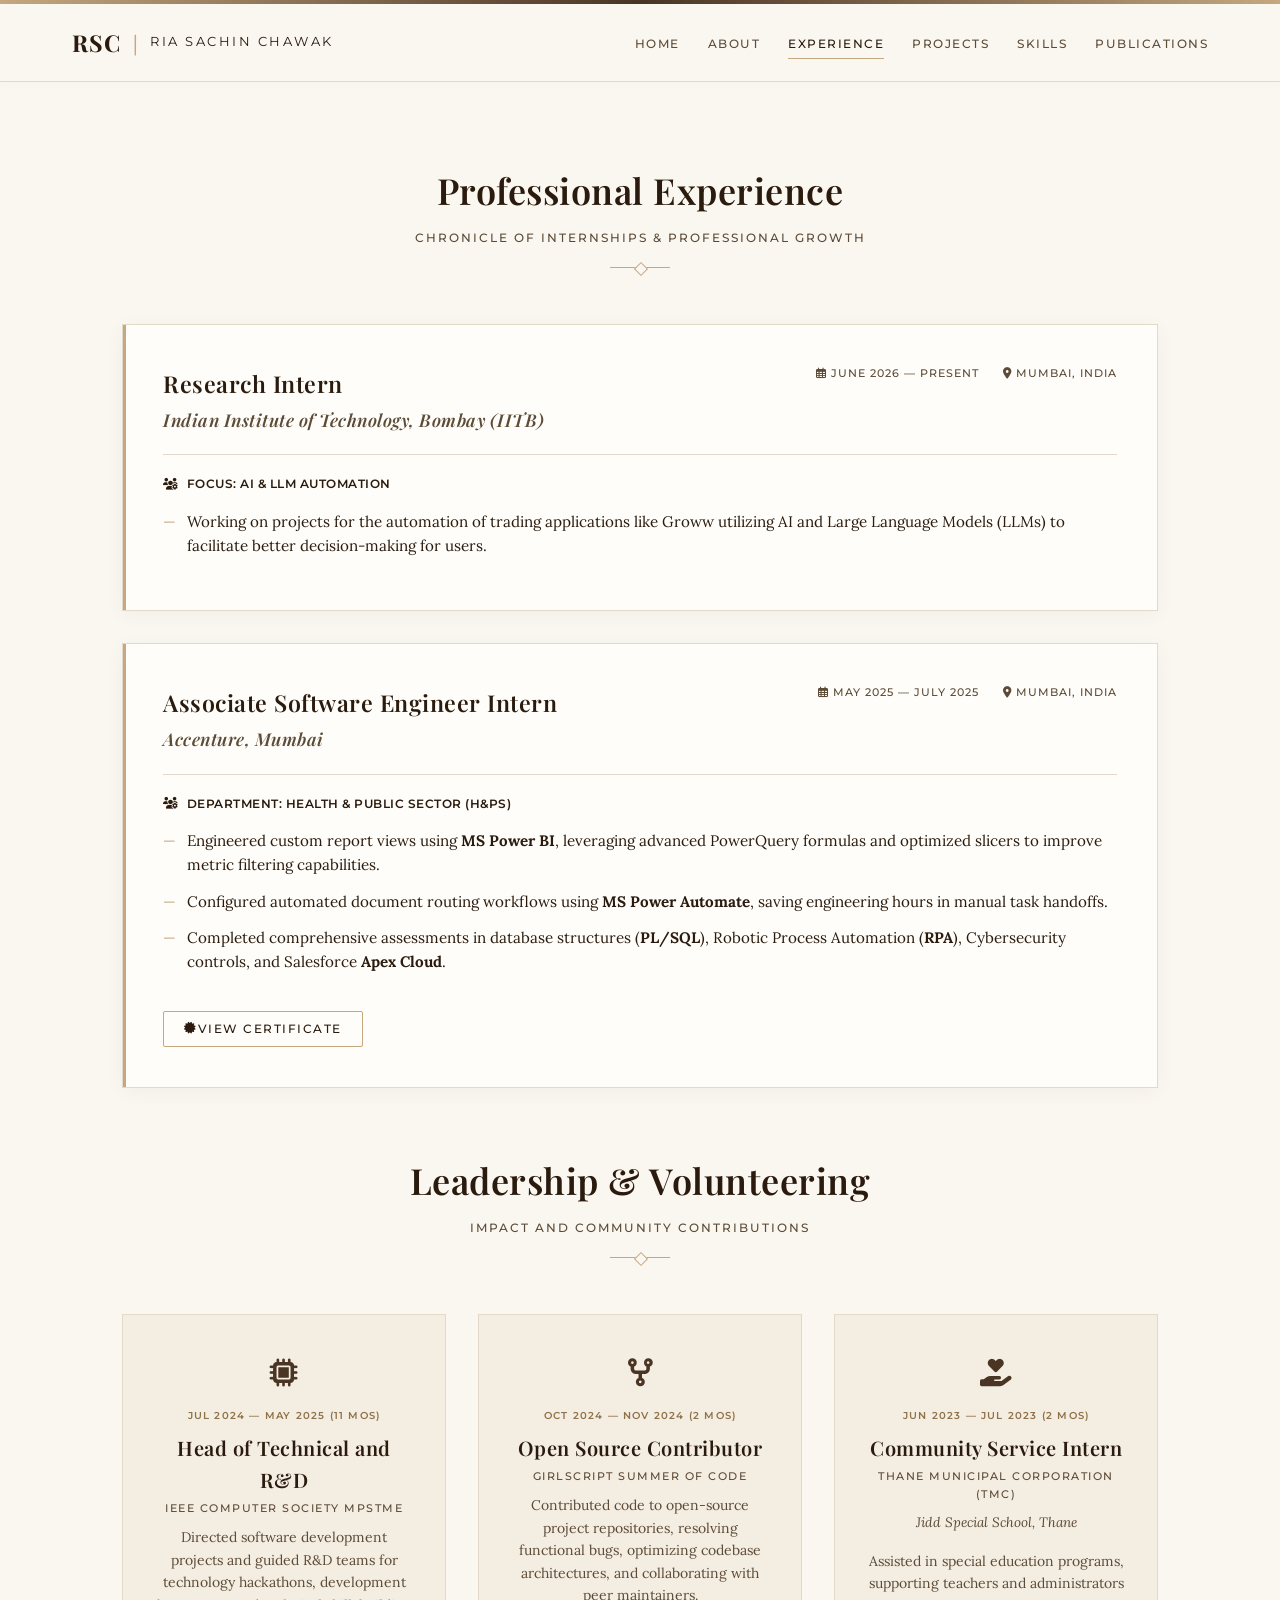
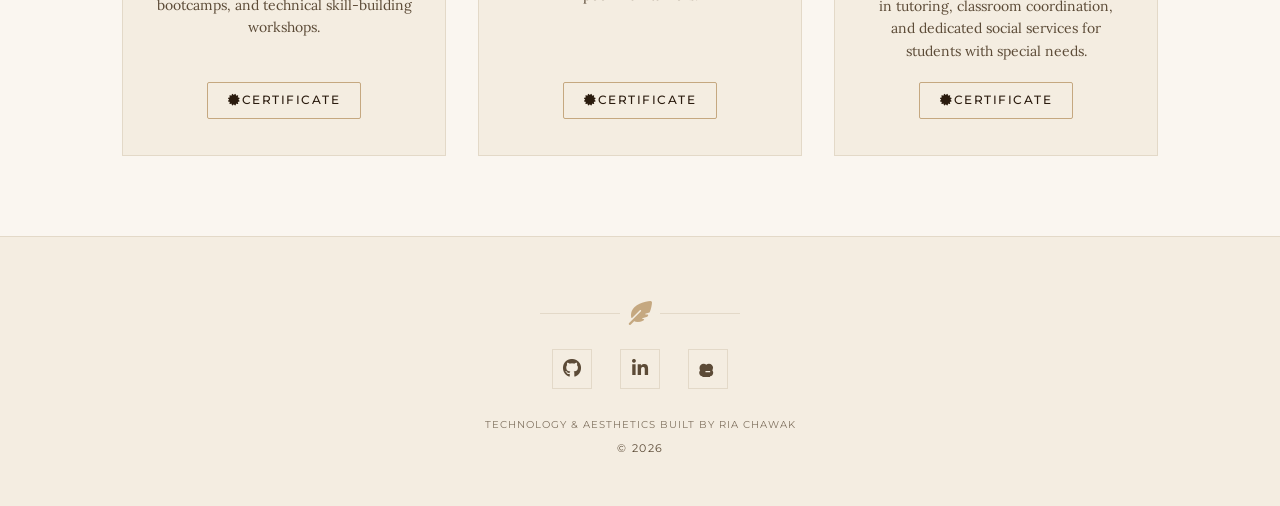
==== commit d3347b7f: "Add files via upload" ====
--- a/experience.html
+++ b/experience.html
@@ -76,31 +76,23 @@
 
         <!-- Professional Work Timeline -->
         <div class="experience-timeline">
-            <!-- Experience Item 1: BSR & CO. LLP -->
+            <!-- Experience Item 1: IIT Bombay -->
             <div class="exp-card">
                 <div class="exp-header">
                     <div class="exp-header-main">
-                        <h3 class="exp-title">Data Analyst Intern</h3>
-                        <h4 class="exp-company">BSR &amp; CO. LLP, Mumbai <span class="exp-company-sub">(KPMG member firm)</span></h4>
+                        <h3 class="exp-title">Research Intern</h3>
+                        <h4 class="exp-company">Indian Institute of Technology, Bombay (IITB)</h4>
                     </div>
                     <div class="exp-meta">
-                        <span class="exp-date"><i class="fa-regular fa-calendar-days"></i> Jan 2026 — Jun 2026</span>
+                        <span class="exp-date"><i class="fa-regular fa-calendar-days"></i> June 2026 — Present</span>
                         <span class="exp-location"><i class="fa-solid fa-location-dot"></i> Mumbai, India</span>
                     </div>
                 </div>
                 <div class="exp-body">
-                    <div class="exp-team"><i class="fa-solid fa-users-gear"></i> Team: Audit Innovation Centre — Data &amp; Analytics Team</div>
+                    <div class="exp-team"><i class="fa-solid fa-users-gear"></i> Focus: AI &amp; LLM Automation</div>
                     <ul class="exp-desc-list">
-                        <li>Utilize <strong>Alteryx Designer</strong> to construct automated, complex ETL workflows, resolving data discrepancies and processing multi-million row client ledgers.</li>
-                        <li>Design and deploy dynamic, high-performance dashboards in <strong>MS Power BI</strong>, translating raw financial ledgers into intuitive metrics for executive audits.</li>
-                        <li>Write custom <strong>Python</strong> routines to automate redundant data loading and cleansing tasks, minimizing processing times and eliminating manual intervention.</li>
-                        <li>Develop bespoke data routines and workflow processes tailored for international clients across the <strong>banking, hospitality, and healthcare sectors</strong>.</li>
+                        <li>Working on projects for the automation of trading applications like Groww utilizing AI and Large Language Models (LLMs) to facilitate better decision-making for users.</li>
                     </ul>
-                    <div class="exp-footer">
-                        <a href="#" class="btn btn-secondary btn-sm" onclick="alert('BSR Certificate link placeholder. You can edit templates/experience.html to add your BSR Drive link later.'); return false;">
-                            <i class="fa-solid fa-certificate"></i> View Certificate
-                        </a>
-                    </div>
                 </div>
             </div>
 
--- a/static/css/style.css
+++ b/static/css/style.css
@@ -996,6 +996,15 @@
     margin-bottom: 1.25rem;
 }
 
+.project-meta-row {
+    display: flex;
+    justify-content: space-between;
+    align-items: center;
+    margin-bottom: 0.5rem;
+    flex-wrap: wrap;
+    gap: 0.5rem;
+}
+
 .project-date-badge {
     font-family: var(--font-ui);
     font-size: 0.65rem;
@@ -1003,8 +1012,36 @@
     letter-spacing: 1.5px;
     color: var(--accent-dark-gold);
     font-weight: 600;
-    margin-bottom: 0.5rem;
-}
+    margin-bottom: 0;
+}
+
+.project-tag-solo {
+    font-family: var(--font-ui);
+    font-size: 0.6rem;
+    text-transform: uppercase;
+    letter-spacing: 1px;
+    color: var(--text-dark);
+    background-color: var(--bg-card);
+    border: 1px solid var(--accent-gold);
+    padding: 0.15rem 0.5rem;
+    border-radius: var(--border-radius-sm);
+    font-weight: 600;
+}
+
+.project-tag-course {
+    font-family: var(--font-ui);
+    font-size: 0.6rem;
+    text-transform: uppercase;
+    letter-spacing: 1px;
+    color: var(--text-muted);
+    background-color: transparent;
+    border: 1px dashed var(--border-color);
+    padding: 0.15rem 0.5rem;
+    border-radius: var(--border-radius-sm);
+    font-weight: 600;
+}
+
+
 
 .project-title {
     font-size: 1.45rem;
@@ -1062,6 +1099,26 @@
 .block-btn {
     width: 100%;
 }
+
+.project-actions {
+    display: flex;
+    gap: 0.75rem;
+    width: 100%;
+}
+
+.project-actions .btn {
+    flex: 1;
+    white-space: nowrap;
+    justify-content: center;
+}
+
+@media (max-width: 576px) {
+    .project-actions {
+        flex-direction: column;
+        gap: 0.5rem;
+    }
+}
+
 
 /* ==========================================
    5. SKILLS & ACHIEVEMENTS PAGE STYLING
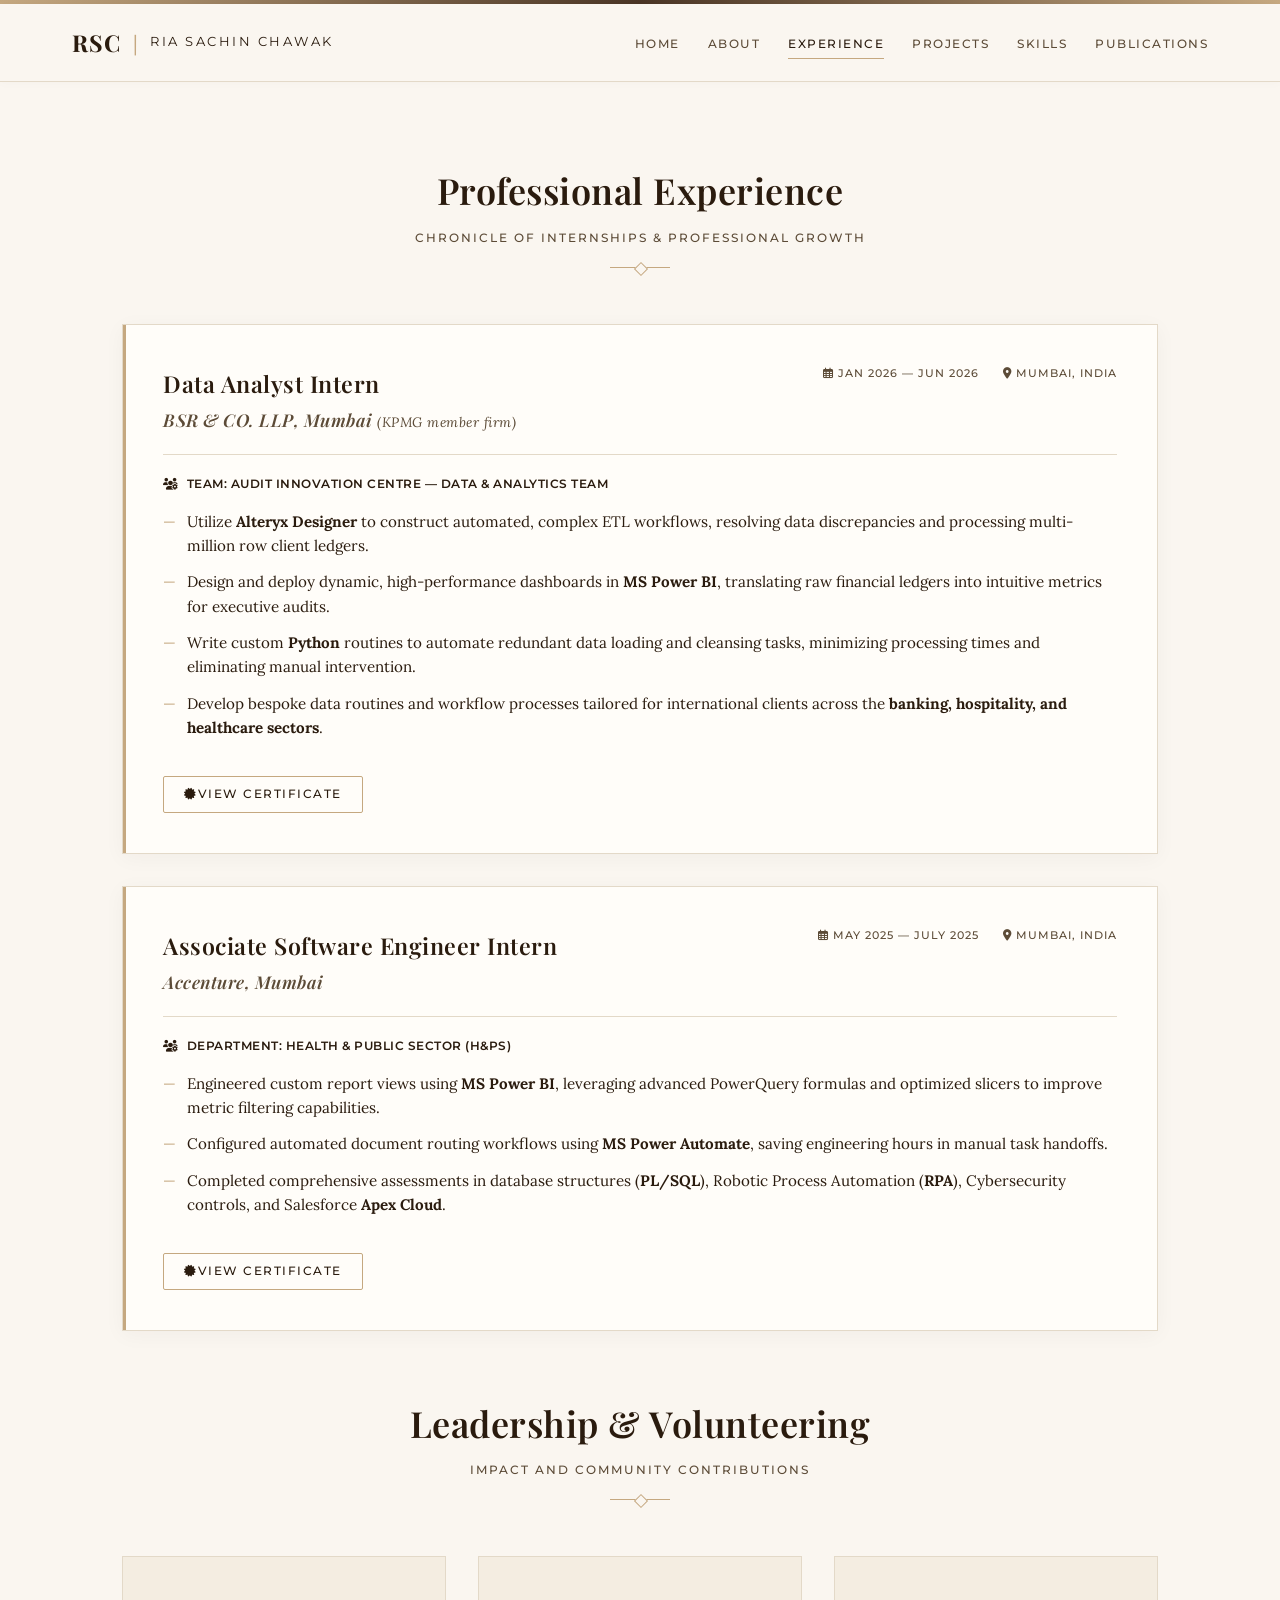
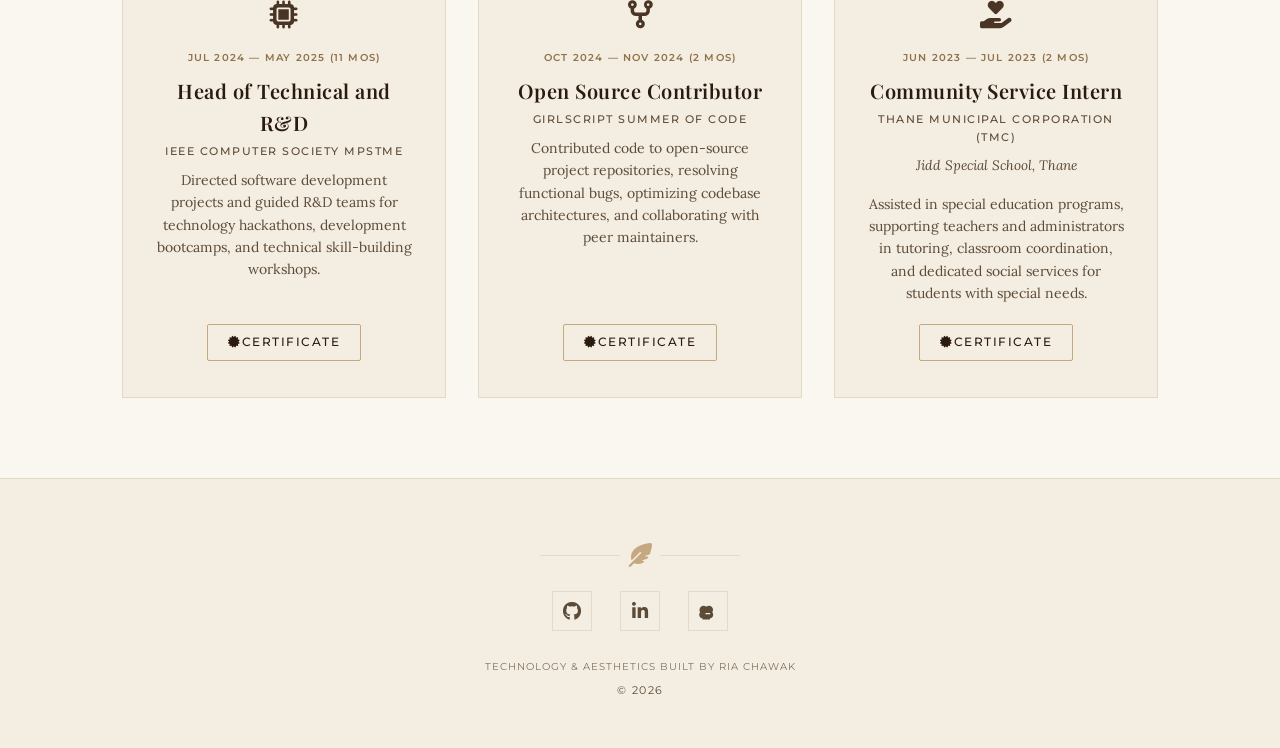
==== commit 99d8906b: "Add files via upload" ====
--- a/experience.html
+++ b/experience.html
@@ -76,25 +76,34 @@
 
         <!-- Professional Work Timeline -->
         <div class="experience-timeline">
-            <!-- Experience Item 1: IIT Bombay -->
+            <!-- Experience Item 1: BSR & CO. LLP -->
             <div class="exp-card">
                 <div class="exp-header">
                     <div class="exp-header-main">
-                        <h3 class="exp-title">Research Intern</h3>
-                        <h4 class="exp-company">Indian Institute of Technology, Bombay (IITB)</h4>
+                        <h3 class="exp-title">Data Analyst Intern</h3>
+                        <h4 class="exp-company">BSR &amp; CO. LLP, Mumbai <span class="exp-company-sub">(KPMG member firm)</span></h4>
                     </div>
                     <div class="exp-meta">
-                        <span class="exp-date"><i class="fa-regular fa-calendar-days"></i> June 2026 — Present</span>
+                        <span class="exp-date"><i class="fa-regular fa-calendar-days"></i> Jan 2026 — Jun 2026</span>
                         <span class="exp-location"><i class="fa-solid fa-location-dot"></i> Mumbai, India</span>
                     </div>
                 </div>
                 <div class="exp-body">
-                    <div class="exp-team"><i class="fa-solid fa-users-gear"></i> Focus: AI &amp; LLM Automation</div>
+                    <div class="exp-team"><i class="fa-solid fa-users-gear"></i> Team: Audit Innovation Centre — Data &amp; Analytics Team</div>
                     <ul class="exp-desc-list">
-                        <li>Working on projects for the automation of trading applications like Groww utilizing AI and Large Language Models (LLMs) to facilitate better decision-making for users.</li>
+                        <li>Utilize <strong>Alteryx Designer</strong> to construct automated, complex ETL workflows, resolving data discrepancies and processing multi-million row client ledgers.</li>
+                        <li>Design and deploy dynamic, high-performance dashboards in <strong>MS Power BI</strong>, translating raw financial ledgers into intuitive metrics for executive audits.</li>
+                        <li>Write custom <strong>Python</strong> routines to automate redundant data loading and cleansing tasks, minimizing processing times and eliminating manual intervention.</li>
+                        <li>Develop bespoke data routines and workflow processes tailored for international clients across the <strong>banking, hospitality, and healthcare sectors</strong>.</li>
                     </ul>
-                </div>
-            </div>
+                    <div class="exp-footer">
+                        <a href="#" class="btn btn-secondary btn-sm" onclick="alert('BSR Certificate link placeholder. You can edit templates/experience.html to add your BSR Drive link later.'); return false;">
+                            <i class="fa-solid fa-certificate"></i> View Certificate
+                        </a>
+                    </div>
+                </div>
+            </div>
+
 
             <!-- Experience Item 2: Accenture -->
             <div class="exp-card">
